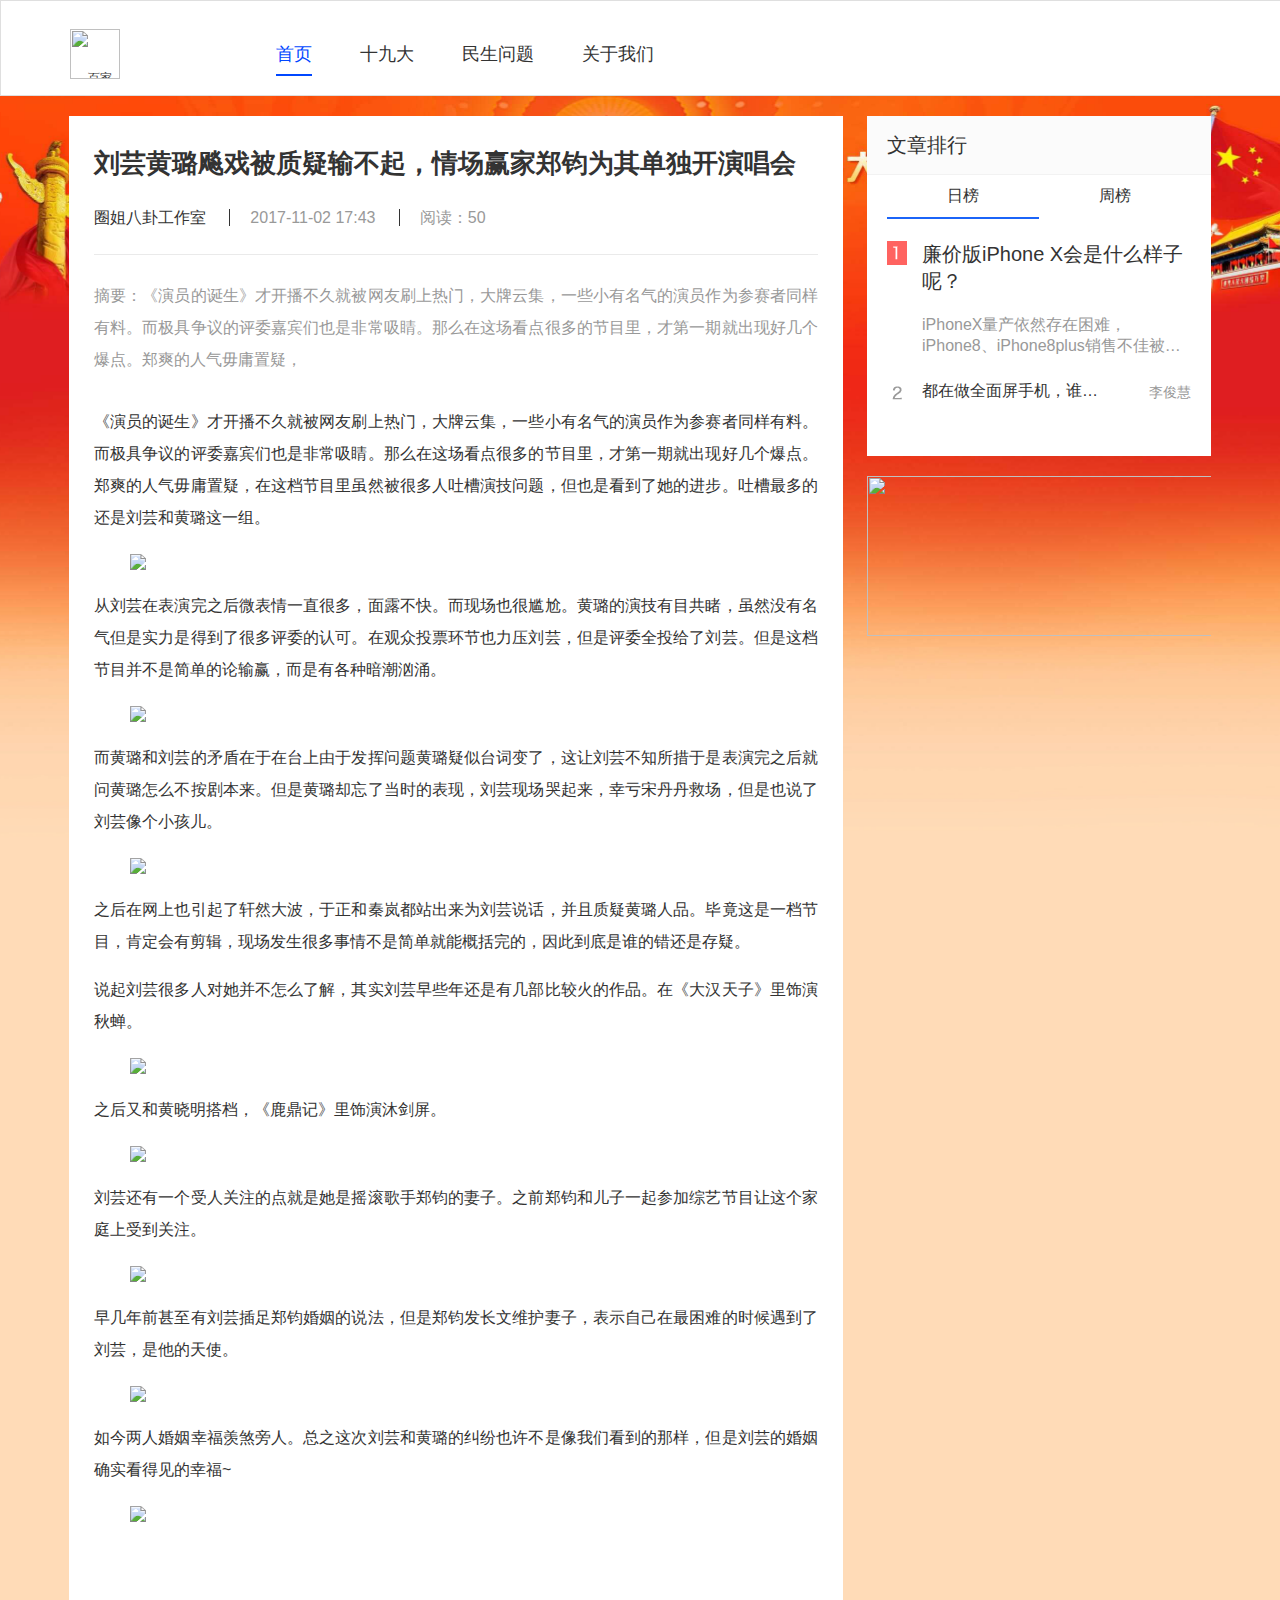
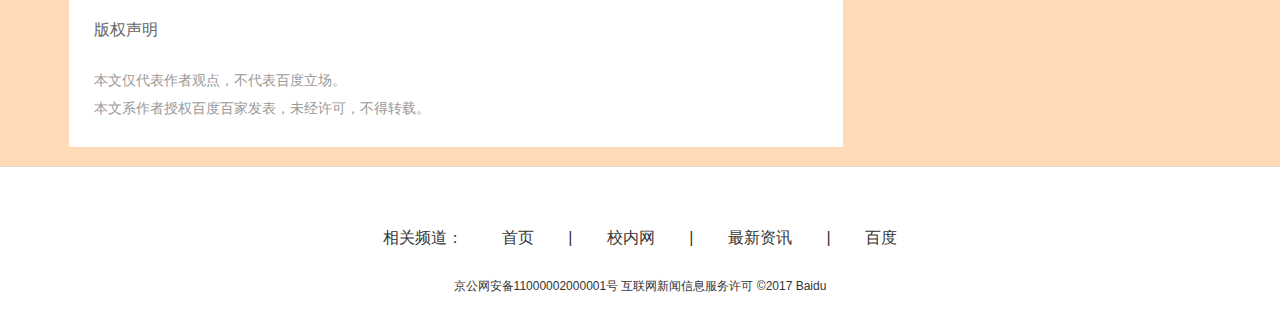
==== html/article.html @ a86f464e "m" ====
<html>

<head>
  <title>首页</title>
  <meta charset="utf-8" />
  <meta http-equiv="X-UA-Compatible" content="IE=edge,chrome=1" />
  <meta id="viewport" name="viewport" content="width=device-width,maximum-scale=1,user-scalable=1,initial-scale=1.6991150442477876" />
  <!-- <link rel="stylesheet" type="text/css" href="./css/bootstrap.min.css">

  <script src="./js/bootstrap.min.js"></script> -->
  <script src="./js/jquery-2.2.3.min.js"></script>

  <link rel="stylesheet" href="http://cdn.static.runoob.com/libs/bootstrap/3.3.7/css/bootstrap.min.css">
  <link rel="stylesheet" type="text/css" href="./css/base.css">

  <script src="http://cdn.static.runoob.com/libs/bootstrap/3.3.7/js/bootstrap.min.js"></script>
</head>

<body>
  <!--[if lt IE 9]>
<h1 style="font-size: 16px;height: 40px;line-height: 40px;position: absolute;width: 100%;margin: 0;
            color: #fff;background-color: #0793F5;text-align: center;top: 0;left: 0;z-index: 2000;
            ">您的浏览器不被支持，请使用谷歌浏览器或IE9以上版本浏览器访问。</h1>
<![endif]-->
  <div id="header">
    <div id="header-nav">
      <a class="logo">
        <img src="https://gss0.bdstatic.com/5foIcy0a2gI2n2jgoY3K/static/fisp_static/baijia/static/img/logo_8e6fbd7.png" alt="百家号Logo">
      </a>
      <ul class="nav-list">
        <li class="active">
          <a>首页</a>
        </li>
        <li>
          <a>十九大</a>
        </li>
        <li>
          <a>民生问题</a>
        </li>
        <li>
          <a>关于我们</a>
        </li>
      </ul>
    </div>
  </div>
  <div id="wrapper">
    <div class="wrapper-content">
      <!--right start-->
      <div class="warpper-right">
        <div class="right-col">
          <div class="mod article-top">
            <div class="title">
              文章排行
            </div>
            <div class="top-cont">
              <div class="top-types">
                <ul id="tabs">
                  <li class="current">日榜</li>
                  <li>周榜</li>
                </ul>
              </div>
              <div class="list-box" id="tab_conbox">
                <div class="top-list current">
                  <div class="top-item">
                    <div class="num num-1"></div>
                    <div class="info">
                      <p class="top-art-title top-art-light"> <a href="/s?id=1582126411768103511&amp;wfr=pc&amp;fr=idx_top" target="_blank"> 廉价版iPhone X会是什么样子呢？ </a> </p>
                      <p class="art-cont top-art-light"> iPhoneX量产依然存在困难，iPhone8、iPhone8plus销售不佳被砍单，或许我们是时候思考下传闻中的iPhoneX廉价版会是什么样子的了。在iPhoneX正式量产之前，业界普遍担心的是三 </p>
                    </div>
                  </div>
                  <div class="top-item">
                    <div class="num num-2"></div>
                    <div class="info">
                      <p class="art-title"> <a href="/s?id=1582117775540847724&amp;wfr=pc&amp;fr=idx_top" target="_blank"> 都在做全面屏手机，谁才能成为全面屏手机普及者？ </a> </p>
                      <span class="tag" title="李俊慧"> <a href="/u?app_id=1536766719453005&amp;wfr=pc&amp;fr=idx_top" target="_blank">李俊慧</a> </span>
                    </div>
                  </div>
                </div>
                <div class="top-list">
                  <div class="top-item">
                    <div class="num num-1"></div>
                    <div class="info">
                      <p class="top-art-title top-art-light"> <a href="/s?id=1581844013371145271&amp;wfr=pc&amp;fr=idx_top" target="_blank"> 今日头条能够阻止王利芬们的再次吐槽吗？ </a> </p>
                      <p class="art-cont top-art-light">王利芬吐槽今日头条，有些意外。昨天早上，看到王利芬在微博上声讨今日头条，很长的一条微博，然后很多人转发，文字已经超过了140字，看得出很愤怒，在声讨檄文里，王利芬老师用了一连串比喻词和排比句式，展示了</p>
                    </div>
                  </div>
                  <div class="top-item">
                    <div class="num num-2"></div>
                    <div class="info">
                      <p class="art-title"> <a href="/s?id=1581833666660972141&amp;wfr=pc&amp;fr=idx_top" target="_blank"> 余承东没告诉你，华为Mate 10和Pro还有这些细节差异 </a> </p>
                      <span class="tag" title="雷科技"> <a href="/u?app_id=1536766821008995&amp;wfr=pc&amp;fr=idx_top" target="_blank"> 雷科技 </a> </span>
                    </div>
                  </div>
                </div>
              </div>


            </div>
          </div>

          <div class="notice">
            <a target="_blank" href="//news.baidu.com/z/resource/baijia/notice.html">
              <img src="https://gss0.bdstatic.com/5foIcy0a2gI2n2jgoY3K/static/fisp_static/baijia/static/img/notice_4adae79.jpg">
            </a>
          </div>
        </div>
      </div>
      <!--right end-->
      <!--left start-->
      <div class="wrapper-left">
        <div class="content">
            <div class="article">
                <div class="article-info">
                    <h1 class="title">刘芸黄璐飚戏被质疑输不起，情场赢家郑钧为其单独开演唱会</h1>
                    <div class="other-info">
                        <span class="author"><a href="/u?app_id=1536564609339446&amp;wfr=pc&amp;fr=new_dtl" target="_blank">圈姐八卦工作室</a></span>
                        <span class="time">2017-11-02 17:43</span>
                        <span class="data">
                        阅读：50
                        </span>
                    </div>
                </div>
                <div class="article-content">
                    <div class="abstract">
                    摘要：《演员的诞生》才开播不久就被网友刷上热门，大牌云集，一些小有名气的演员作为参赛者同样有料。而极具争议的评委嘉宾们也是非常吸睛。那么在这场看点很多的节目里，才第一期就出现好几个爆点。郑爽的人气毋庸置疑，
                    </div>

                    <p>《演员的诞生》才开播不久就被网友刷上热门，大牌云集，一些小有名气的演员作为参赛者同样有料。而极具争议的评委嘉宾们也是非常吸睛。那么在这场看点很多的节目里，才第一期就出现好几个爆点。郑爽的人气毋庸置疑，在这档节目里虽然被很多人吐槽演技问题，但也是看到了她的进步。吐槽最多的还是刘芸和黄璐这一组。</p><p data-bjh-caption-id="cap-70140437"><img src="http://msp.baidu.com/v1/mediaspot/90909d5971ffce5d3fcb7cfeb22787a4.gif" class="" data-w="490" data-h="299"></p><p>从刘芸在表演完之后微表情一直很多，面露不快。而现场也很尴尬。黄璐的演技有目共睹，虽然没有名气但是实力是得到了很多评委的认可。在观众投票环节也力压刘芸，但是评委全投给了刘芸。但是这档节目并不是简单的论输赢，而是有各种暗潮汹涌。<br></p><p data-bjh-caption-id="cap-733980"><img src="http://msp.baidu.com/v1/mediaspot/90f6537b9f151b6387f966a320bb9892.gif" class="" data-w="331" data-h="182"></p><p>而黄璐和刘芸的矛盾在于在台上由于发挥问题黄璐疑似台词变了，这让刘芸不知所措于是表演完之后就问黄璐怎么不按剧本来。但是黄璐却忘了当时的表现，刘芸现场哭起来，幸亏宋丹丹救场，但是也说了刘芸像个小孩儿。<br></p><p data-bjh-caption-id="cap-98517612"><img src="https://timg01.bdimg.com/timg?pacompress&amp;imgtype=1&amp;sec=1439619614&amp;autorotate=1&amp;di=53ea51b5b349cb26fc77120a7200b758&amp;quality=90&amp;size=b870_10000&amp;src=http%3A%2F%2Fbos.nj.bpc.baidu.com%2Fv1%2Fmediaspot%2F136f9f24c7ec0e679782e4d732170c02.jpeg" class="" data-w="435" data-h="374"></p><p>之后在网上也引起了轩然大波，于正和秦岚都站出来为刘芸说话，并且质疑黄璐人品。毕竟这是一档节目，肯定会有剪辑，现场发生很多事情不是简单就能概括完的，因此到底是谁的错还是存疑。<br></p><p>说起刘芸很多人对她并不怎么了解，其实刘芸早些年还是有几部比较火的作品。在《大汉天子》里饰演秋蝉。</p><p data-bjh-caption-id="cap-70297112"><img src="https://timg01.bdimg.com/timg?pacompress&amp;imgtype=1&amp;sec=1439619614&amp;autorotate=1&amp;di=076d8b582e7196ad3dc15f24a9fc54ca&amp;quality=90&amp;size=b870_10000&amp;src=http%3A%2F%2Fbos.nj.bpc.baidu.com%2Fv1%2Fmediaspot%2F281d4de189b9955a29ef8658feab6a0d.jpeg" class="" data-w="349" data-h="448"></p><p>之后又和黄晓明搭档，《鹿鼎记》里饰演沐剑屏。<br></p><p data-bjh-caption-id="cap-40029080"><img src="https://timg01.bdimg.com/timg?pacompress&amp;imgtype=1&amp;sec=1439619614&amp;autorotate=1&amp;di=366c87f3179d651b17adfbad6a0403dc&amp;quality=90&amp;size=b870_10000&amp;src=http%3A%2F%2Fbos.nj.bpc.baidu.com%2Fv1%2Fmediaspot%2F8b3ecefc5d1475f79a72ac5fea1a2e87.jpeg" class="" data-w="491" data-h="309"></p><p>刘芸还有一个受人关注的点就是她是摇滚歌手郑钧的妻子。之前郑钧和儿子一起参加综艺节目让这个家庭上受到关注。<br></p><p data-bjh-caption-id="cap-66355430"><img src="https://timg01.bdimg.com/timg?pacompress&amp;imgtype=1&amp;sec=1439619614&amp;autorotate=1&amp;di=e968964490763d861d917a53b07cfa9c&amp;quality=90&amp;size=b870_10000&amp;src=http%3A%2F%2Fbos.nj.bpc.baidu.com%2Fv1%2Fmediaspot%2Fd679e4f3c8c04a05e4b4e677d07da5ad.jpeg" class="" data-w="450" data-h="300"></p><p>早几年前甚至有刘芸插足郑钧婚姻的说法，但是郑钧发长文维护妻子，表示自己在最困难的时候遇到了刘芸，是他的天使。<br></p><p data-bjh-caption-id="cap-39001994"><img src="https://timg01.bdimg.com/timg?pacompress&amp;imgtype=1&amp;sec=1439619614&amp;autorotate=1&amp;di=20f4e1cfe0330dcbde82e3585c674837&amp;quality=90&amp;size=b870_10000&amp;src=http%3A%2F%2Fbos.nj.bpc.baidu.com%2Fv1%2Fmediaspot%2Fd08ecf033d8ff502a5f5b663bc3653c6.jpeg" class="" data-w="490" data-h="653"></p><p>如今两人婚姻幸福羡煞旁人。总之这次刘芸和黄璐的纠纷也许不是像我们看到的那样，但是刘芸的婚姻确实看得见的幸福~<br></p><p data-bjh-caption-id="cap-57219510"><img src="https://timg01.bdimg.com/timg?pacompress&amp;imgtype=1&amp;sec=1439619614&amp;autorotate=1&amp;di=e8495823a963810d90f3b7f5396c4c31&amp;quality=90&amp;size=b870_10000&amp;src=http%3A%2F%2Fbos.nj.bpc.baidu.com%2Fv1%2Fmediaspot%2Fa953a6c5c740e45a69f244f50e8c2320.jpeg" class="" data-w="379" data-h="545"></p><div class="sfoot_p"></div><p><br></p>

                    <div class="rights">
                        <div class="rights-title">版权声明</div>
                        <div class="instructions">
                        本文仅代表作者观点，不代表百度立场。<br>本文系作者授权百度百家发表，未经许可，不得转载。</div>
                    </div>

                </div>
            </div>
        </div>
      </div>
      <!--left end-->
    </div>
    <div class="warpper-footer">
      <div class="footer-content">
        <p class="links">
          <span class="relate">相关频道：</span>&nbsp;&nbsp;<a target="_blank" href="./index.html">首页</a>
          <span class="tag">|</span> <a target="_blank" href="./index.html">校内网</a>
          <span class="tag">|</span> <a target="_blank" href="./index.html">最新资讯</a>
          <span class="tag">|</span> <a target="_blank" href="./index.html">百度</a> </p>

        </p>
        <p>京公网安备11000002000001号 互联网新闻信息服务许可  ©2017  Baidu   </p>
      </div>
    </div>
  </div>
</body>
<script>
$(function(){
  // $('.carousel').carousel();
  $(document).ready(function() {
    jQuery.jqtab = function(tabtit,tab_conbox,shijian) {
      $(tab_conbox).find(".top-list").hide();
      $(tab_conbox).find(".top-list:first").show();
      $(tabtit).find("li").bind(shijian,function(){
         $(this).addClass("current").siblings("li").removeClass("current");
        var activeindex = $(tabtit).find("li").index(this);
        $(tab_conbox).children().eq(activeindex).show().siblings().hide();
        return false;
      });
    };
    $.jqtab("#tabs","#tab_conbox","click");
  });
  $(".nav-list li").click(function(){
    $(".nav-list li").removeClass('active');
    $(this).addClass('active');
  })
})

</script>
</html>
---- html/css/base.css ----
html,body {
	height: 100%
}
textarea {
	resize: none
}
body {
	width: 100%;
	font-family: "Helvetica Neue","Microsoft YaHei","å¾®è½¯é›…é»‘",STHeiti,"WenQuanYi Micro Hei",SimSun,Arial,Helvetica,sans-serif;
	margin: 0;
	background: #f2f2f2;
	color: #333;
	font-size: 12px;
	position: relative
}
a,a:hover,a:visited {
	text-decoration: none;
	outline: 0;
	cursor: pointer;
	color: #333
}
a:hover {
	text-decoration: underline
}
ul,li {
	margin: 0;
	padding: 0;
	list-style-type: none
}

#header{
  width: 100%;
  min-width: 1146px;
  background: #fff;
  height: 94px;
  color: #000;
  border: 1px solid #dfdfdf;
}
#header-nav{
  margin: 0 auto;
  height: 94px;
  width: 1142px;
}
#header-nav .logo{
  display: block;
    float: left;
    width: 140px;
    height: 94px;
    line-height: 94px;
}
#header-nav .logo>img{
  margin-top: 28px;
  height: 50px;
  vertical-align: middle;
}
#header-nav ul{
  display: block;
  margin-top: 33px;
  margin-left: 42px;
  float: left;
}
#header-nav li{
  float: left;
  display: block;
  list-style: none;
  border-bottom: 2px solid transparent;
  padding: 0 22px;
}
#header-nav li a{
  display: block;
  height: 40px;
  line-height: 40px;
  color: #333;
  text-decoration: none;
  font-size: 18px;
  margin: 0 2px;
  font-weight: 400;
  text-align: center
}
#header-nav .active a{
  color: #0047ff;
  border-bottom: 2px solid #0047ff;
}
#wrapper {
	position: relative;
  background: #ffdbb7 url(../images/bg.jpg) no-repeat top center;
  background-size: 2540px auto;
  padding-top: 20px;
  min-height: 1200px;
}
.wrapper-content {
	margin: 0 auto;
	padding-bottom: 180px;
	width: 1142px;
	overflow:hidden;
}
.wrapper-content .wrapper-left{
	float: left;
	width: 774px
}
.wrapper-content .mod {
	// margin-top: 20px;
	width: 100%;
	background: #fff
}
.carousel {
	margin-bottom:20px;
}
.carousel-inner .item img {
	width:100%;
	height:340px;
}
.carousel-caption{
	  position: absolute;
    background: rgba(0,0,0,0.4);
    left: 0;
    right: 0;
    bottom: 0;
    height: 50px;
    text-align: left;
    padding: 0 15px;
    line-height: 50px;
    font-size: 16px;
}
.carousel-indicators{
	bottom: 3px;
  text-align: right;
  right: 20px;
  left: inherit;
}
.wrapper-content .text-limit {
	white-space: nowrap;
	overflow: hidden;
	text-overflow: ellipsis
}
.wrapper-content .text-light {
	color: #26f
}
.wrapper-content .gt-blue {
	background: url(../images/icon-gt-blue.png) no-repeat
}
.wrapper-content .gt-grey {
	background: url(../images/icon-gt-grey.png) no-repeat
}
.wrapper-content .gt-grey:hover {
	background-position: right -30px;
	border-bottom: #999 1px solid
}
.title {
	font-size: 20px;
	line-height: 20px
}
.articles .article-info {
	padding: 20px 0;
	border-bottom: #eaeaea solid 1px
}
.articles .article-info:before,.articles .article-info:after {
	content: " ";
	display: table
}
.articles .article-info:after {
	clear: both
}
.articles .article-list-title {
	height: 58px;
	line-height: 58px;
	font-size: 20px;
	text-indent: 20px;
	border-bottom: #f2f2f2 solid 1px
}
.articles .article-list {
	padding: 20px;
	margin-top: 0
}
.articles .article-list.list-title {
	padding-top: 0
}
.articles .article-list .article-info:first-child {
	padding-top: 0
}
.articles .article-list .article-info:last-child {
	padding-bottom: 0;
	border-bottom: 0 none
}
.articles .article-list .noarticles {
	padding: 0
}
.articles .art-img {
	float: left;
	width: 180px;
	height: 120px;
	background: #f5f5f5;
	overflow: hidden;
	position: relative
}
.articles .art-img img {
	width: 180px;
	height: 120px
}
.articles .art-img .art-video {
	position: absolute;
	left: 50%;
	top: 50%;
	margin-left: -30px;
	margin-top: -30px;
	width: 60px;
	height: 60px;
	border-radius: 30px;
	border: rgba(255,255,255,.6) solid 3px;
	background-color: rgba(0,0,0,.4)
}
.articles .art-img .art-video p {
	position: absolute;
	top: 50%;
	left: 50%;
	margin-left: -5px;
	margin-top: -11px;
	width: 0;
	height: 0;
	border-top: 10px solid transparent;
	border-bottom: 10px solid transparent;
	border-left: 15px solid #fff
}
.articles .art-info {
	float: left;
	margin-left: 20px;
	position: relative;
	width: 500px;
	height: 120px
}
.articles .art-info .title {
	white-space: nowrap;
	overflow: hidden;
	text-overflow: ellipsis;
	line-height: 26px;
	margin-bottom: 15px;
	margin-top: 34px
}
.articles .cont-short {
	margin-top: 18px;
	color: #999;
	font-size: 16px;
	line-height: 24px;
	display: -webkit-box;
	-webkit-box-orient: vertical;
	-webkit-line-clamp: 3;
	word-wrap: break-word;
	overflow: hidden
}
.pictures {
	padding: 20px 0;
	border-bottom: #eaeaea solid 1px
}
.pictures:first-child {
	padding-top: 0
}
.pictures .picture-list {
	margin-top: 16px;
	width: 734px;
	height: 120px
}
.pictures .picture-list p {
	float: left;
	width: 180px;
	height: 120px;
	background: #f5f5f5
}
.pictures .picture-list p:nth-child(n+2) {
	margin-left: 4px
}
.pictures .picture-list .picture-more {
	background: #e8e8e8
}
.pictures .picture-list .picture-more a {
	display: block;
	width: 180px;
	height: 120px;
	text-decoration: none;
	font-size: 16px;
	color: #acacac;
	text-align: center;
	line-height: 120px
}
.pictures .picture-list .picture-more a:hover {
	background-color: #c6c6c6
}
.pictures .picture-list img {
	width: 180px;
	height: 120px
}
.list-title .pictures:first-child {
	padding-top: 20px
}
.more {
	height: 46px;
	line-height: 46px;
	text-align: center
}
.more span {
	cursor: pointer;
	line-height: 46px;
	font-size: 18px
}
.more .more-author {
	padding-right: 14px;
	background-position: right 0;
	-webkit-background-size: 14px 35px;
	background-size: 14px 35px
}
.more .more-author:hover {
	background-position: right -21px
}








.warpper-right {
	float: right;
	width: 344px;
	overflow: hidden
}
.scroll-bar::-webkit-scrollbar {
	width: 14px;
	height: 14px
}

.scroll-bar::-webkit-scrollbar-track,.scroll-bar::-webkit-scrollbar-thumb {
	border-radius: 999px;
	border: 5px solid transparent
}

.scroll-bar::-webkit-scrollbar-track {
	box-shadow: 1px 1px 5px rgba(0,0,0,.2) inset
}

.scroll-bar::-webkit-scrollbar-thumb {
	min-height: 20px;
	background-clip: content-box;
	box-shadow: 0 0 0 5px rgba(0,0,0,.2) inset
}

.scroll-bar::-webkit-scrollbar-corner {
	background: transparent
}

.warpper-right .mod>.title {
	position: relative;
	height: 58px;
	line-height: 58px;
	background-color: #fbfbfb;
	font-size: 20px;
	text-indent: 20px;
	border-bottom: #f2f2f2 solid 1px
}

.warpper-right .mod>.title .more {
	position: absolute;
	top: 8px;
	right: 20px;
	color: #8e8e8e;
	font-size: 12px
}

.warpper-right .mod>.title .more span {
	font-family: sans-serif,'宋体',Helvetica,Arial;
	font-weight: 700
}

.warpper-right .mod>.title .more a {
	color: #999
}

.warpper-right .article-top {
	height:340px;
	font-size: 16px
}

.warpper-right .article-top .top-types {
	height: 42px;
	line-height: 42px
}

.warpper-right .article-top .top-types:before,.warpper-right .article-top .top-types:after {
	content: " ";
	display: table
}

.warpper-right .article-top .top-types:after {
	clear: both
}

.warpper-right .article-top .top-types li {
	float: left;
	width: 50%;
	text-align: center;
	cursor: pointer
}

.warpper-right .article-top .top-types li.current {
	border-bottom: #1b64f8 solid 2px
}

.warpper-right .article-top .top-cont {
	padding: 0 20px
}

.warpper-right .article-top .top-list {
	padding-bottom: 20px;
	display: none
}

.warpper-right .article-top .top-list.current {
	display: block
}

.warpper-right .article-top .top-item {
	position: relative;
	margin-top: 24px
}

.warpper-right .article-top .top-item .num {
	position: absolute;
	width: 20px;
	height: 24px;
	background: url(../images/right_top_num.png) no-repeat;
	line-height: 24px;
	text-align: center
}

.warpper-right .article-top .top-item .num.num-1 {
	background-position: 0 5px;
	color: #fff;
	background-color: #ff6360
}

.warpper-right .article-top .top-item .num.num-2 {
	background-position: 0 -42px
}

.warpper-right .article-top .top-item .num.num-3 {
	background-position: 0 -89px
}

.warpper-right .article-top .top-item .num.num-4 {
	background-position: 0 -136px
}

.warpper-right .article-top .top-item .num.num-5 {
	background-position: 0 -180px
}

.warpper-right .article-top .top-item .num.num-6 {
	background-position: 0 -227px
}

.warpper-right .article-top .top-item .num.num-7 {
	background-position: 0 -274px
}

.warpper-right .article-top .top-item .num.num-8 {
	background-position: 0 -320px
}

.warpper-right .article-top .top-item .num.num-9 {
	background-position: 0 -367px
}

.warpper-right .article-top .top-item .num.num-10 {
	background-position: 0 -413px
}

.warpper-right .article-top .top-item .info {
	position: relative;
	margin-left: 35px
}

.warpper-right .article-top .top-item .art-cont {
	color: #999
}

.warpper-right .article-top .top-item .top-art-title {
	font-size: 20px
}

.warpper-right .article-top .top-item .top-art-light {
	display: -webkit-box;
	-webkit-box-orient: vertical;
	-webkit-line-clamp: 2;
	overflow: hidden
}

.warpper-right .article-top .top-item .art-cont {
	font-size: 16px
}

.warpper-right .article-top .top-item .art-title {
	padding-right: 78px;
	white-space: nowrap;
	overflow: hidden;
	text-overflow: ellipsis
}

.warpper-right .article-top .top-item .tag {
	position: absolute;
	width: 74px;
	display: block;
	height: 18px;
	overflow: hidden;
	text-align: right;
	top: 3px;
	right: 0;
	font-size: 14px;
	color: #999
}

.warpper-right .article-top .top-item .tag a {
	color: #999
}

.warpper-right .notice {
	margin-top: 20px;
	width: 345px;
	height: 160px
}

.warpper-right .notice img {
	width: 100%;
	height: 100%
}

.warpper-right .right-mod {
	padding: 20px
}

.warpper-right .right-mod li:first-child {
	margin-top: 0
}

.warpper-right .hot-comment .comment-box {
	position: relative;
	height: 546px;
	overflow: hidden
}

.warpper-right .hot-comment .comment-list {
	position: absolute;
	top: 20px;
	left: 20px;
	bottom: 20px;
	right: 20px;
	overflow: hidden
}

.warpper-right .hot-comment li.comment-item {
	position: relative
}

.warpper-right .hot-comment .head {
	position: absolute;
	left: 0;
	width: 30px;
	height: 30px
}

.warpper-right .hot-comment .head img {
	width: 30px;
	height: 30px;
	border-radius: 15px
}

.warpper-right .hot-comment .cont {
	margin-left: 42px
}

.warpper-right .hot-comment .cont .author:before,.warpper-right .hot-comment .cont .author:after {
	content: " ";
	display: table
}

.warpper-right .hot-comment .cont .author:after {
	clear: both
}

.warpper-right .hot-comment .cont .author p {
	float: left;
	font-size: 20px
}

.warpper-right .hot-comment .cont .comment-topic {
	font-size: 16px
}

.warpper-right .hot-comment .cont .comment-topic a {
	color: #999
}

.warpper-right .hot-comment .cont .date {
	float: right;
	color: #999
}

.warpper-right .hot-comment .cont .source {
	margin-top: 10px
}

.warpper-right .hot-comment .cont .source,.warpper-right .hot-comment .cont .source a {
	color: #999
}

.warpper-right .author-list li {
	margin-top: 30px
}

.warpper-right .author-list li:before,.warpper-right .author-list li:after {
	content: " ";
	display: table
}

.warpper-right .author-list li:after {
	clear: both
}

.warpper-right .author-list .head {
	float: left;
	width: 50px;
	height: 50px
}

.warpper-right .author-list .head img {
	width: 50px;
	height: 50px;
	border-radius: 25px
}

.warpper-right .author-list .info {
	float: left;
	margin-left: 18px;
	width: 212px
}

.warpper-right .author-list .info .author-name {
	font-size: 16px
}

.warpper-right .author-list .info .sign {
	color: #999
}

.warpper-right .author-list .info .level-none {
	display: inline-block;
	width: 16px;
	height: 16px;
	background: url(../images/index_level.png) 0 1px no-repeat
}

.warpper-right .author-similar .title {
	white-space: nowrap;
	overflow: hidden;
	text-overflow: ellipsis
}

.warpper-right .author-similar .head {
	width: 70px;
	height: 70px
}

.warpper-right .author-similar .head img {
	width: 70px;
	height: 70px;
	border-radius: 35px
}

.warpper-right .author-similar .author-name {
	margin-bottom: 4px
}

.warpper-right .author-similar .news {
	width: 212px
}

.warpper-right .hot-tags .tags-list li {
	position: relative
}

.warpper-right .hot-tags .tags-list .tag-name {
	position: absolute;
	padding: 4px 6px;
	border: #e5e5e5 solid 1px;
	border-radius: 3px
}

.warpper-right .hot-tags .tags-list .tag-name a {
	color: #0090ff
}

.warpper-right .hot-tags .tags-list .tag-topic {
	margin-left: 54px;
	line-height: 30px;
	font-size: 16px;
	white-space: nowrap;
	overflow: hidden;
	text-overflow: ellipsis
}

.scroll-bar::-webkit-scrollbar {
	width: 15px;
	background-color: #fff
}

.scroll-bar::-webkit-scrollbar-thumb {
	border-radius: 12px;
	width: 15px;
	min-height: 20px
}

.scroll-bar::-webkit-scrollbar-track {
	-webkit-box-shadow: inset 0 0 6px #fff;
	border-radius: 10px
}

.scroll-bar::-webkit-scrollbar-corner {
	background: transparent
}


.warpper-footer {
	position: absolute;
	width: 100%;
	height: 160px;
	border-top: #e0d7d8 solid 1px;
	background: #fff;
	bottom: 0;
	text-align: center
}

.warpper-footer .footer-content {
	padding-top: 45px
}

.warpper-footer p {
	line-height: 20px
}

.warpper-footer .relate {
	padding-right: 30px
}

.warpper-footer .tag {
	padding: 0 30px
}

.warpper-footer .links {
	margin-bottom: 28px;
	font-size: 16px
}
.article{
	background:#fff;
}
.article .article-info .title{
	margin: 0;
    padding: 28px 25px 0;
    font-size: 26px;
    color: #333;
    line-height: 1.5em;
}

.article .article-info .other-info{
    margin: 25px 25px 0;
    border-bottom: 1px solid #eaeaea;
    padding-bottom: 25px;
}

.article .article-info .other-info .author {
    font-size: 16px;
    color: #333;
    padding-right: 20px;
}
.article .article-info  .other-info .time {
    border-left: 1px solid #333;
}
.article .article-info .other-info .data {
    border-left: 1px solid #333;
}
.article .article-info .other-info .time, .article .article-info .other-info .data {
    font-size: 16px;
    color: #999;
    padding: 0 20px;
}
.article .article-content {
    padding: 25px;
    font-size: 16px;
    line-height: 2;
    text-align: justify;
    word-wrap: break-word;
    word-break: break-all;
}
.article .article-content  .abstract {
    color: #999;
    margin-bottom: 30px;
}
.article .article-content p {
    margin-top: 10px;
}
.article .article-content p img {
    max-width: 90%;
    display: block;
    margin: 20px auto;
}

.article .article-content .rights {
    margin-top: 40px;
}
.article .article-content .rights .rights-title {
    margin-bottom: 20px;
    font-size: 16px;
    color: #666;
}
.article .article-content .rights .instructions {
    font-size: 14px;
    color: #999;
}
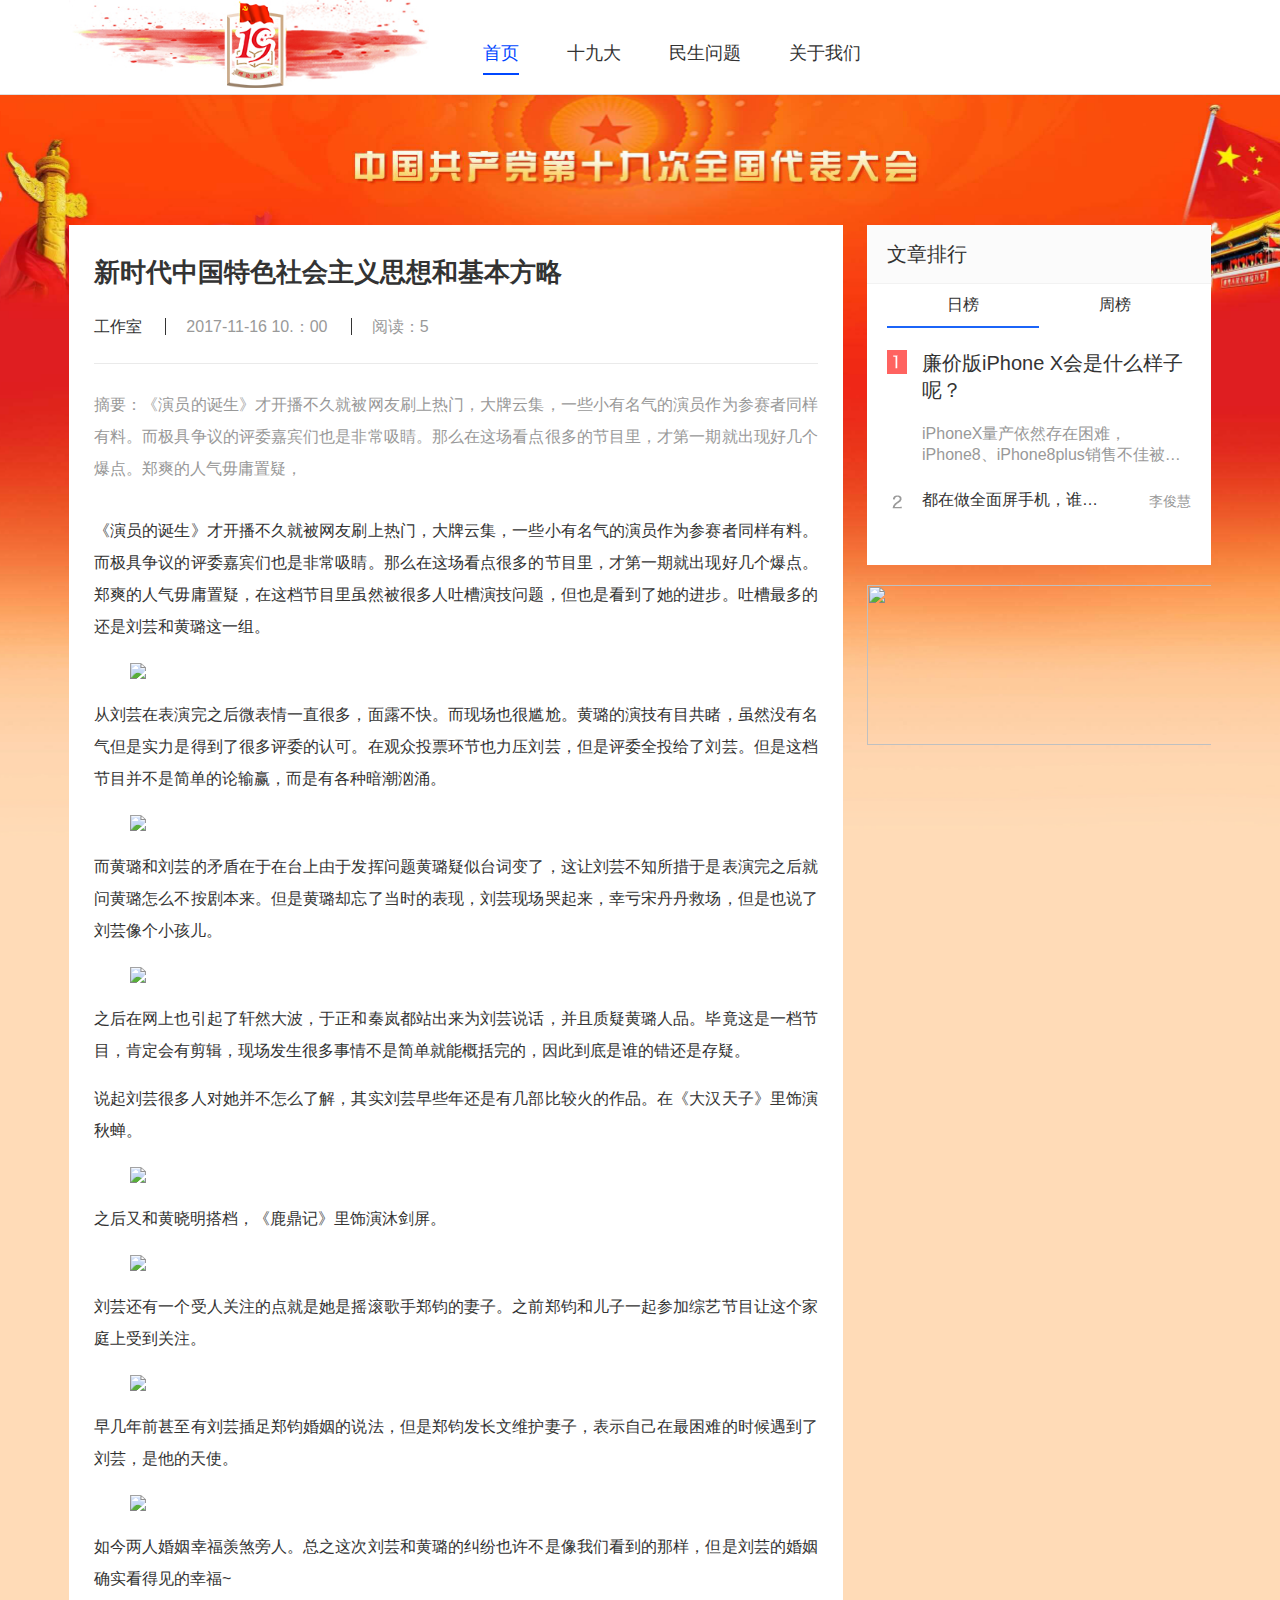
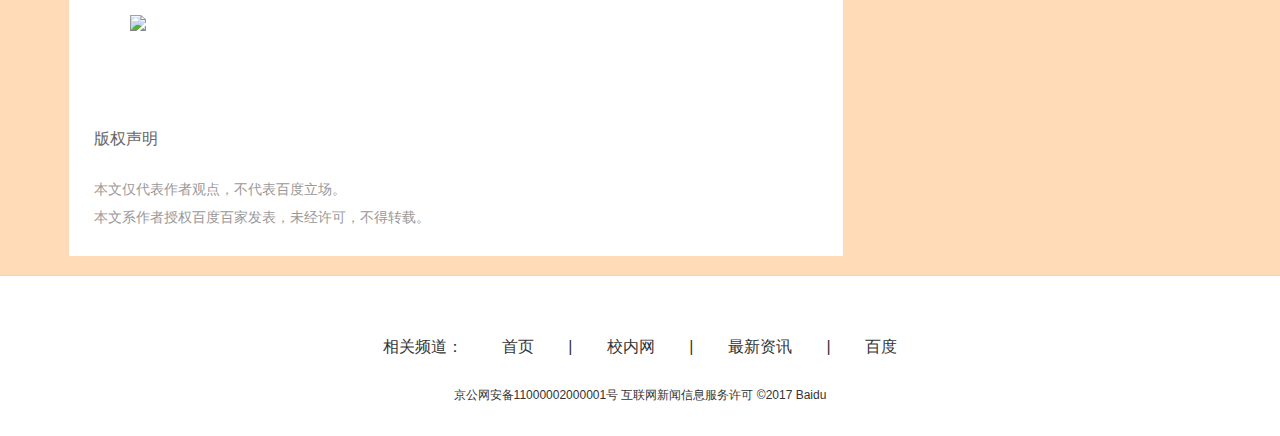
==== commit cfd2be6f: "add" ====
--- a/html/article.html
+++ b/html/article.html
@@ -25,7 +25,7 @@
   <div id="header">
     <div id="header-nav">
       <a class="logo">
-        <img src="https://gss0.bdstatic.com/5foIcy0a2gI2n2jgoY3K/static/fisp_static/baijia/static/img/logo_8e6fbd7.png" alt="百家号Logo">
+        <img src="./images/nav-bg.jpg" alt="十九大Logo">
       </a>
       <ul class="nav-list">
         <li class="active">
@@ -111,12 +111,12 @@
         <div class="content">
             <div class="article">
                 <div class="article-info">
-                    <h1 class="title">刘芸黄璐飚戏被质疑输不起，情场赢家郑钧为其单独开演唱会</h1>
+                    <h1 class="title">新时代中国特色社会主义思想和基本方略</h1>
                     <div class="other-info">
-                        <span class="author"><a href="/u?app_id=1536564609339446&amp;wfr=pc&amp;fr=new_dtl" target="_blank">圈姐八卦工作室</a></span>
-                        <span class="time">2017-11-02 17:43</span>
+                        <span class="author"><a href="/u?app_id=1536564609339446&amp;wfr=pc&amp;fr=new_dtl" target="_blank">工作室</a></span>
+                        <span class="time">2017-11-16 10.：00</span>
                         <span class="data">
-                        阅读：50
+                        阅读：5
                         </span>
                     </div>
                 </div>
--- a/html/css/base.css
+++ b/html/css/base.css
@@ -34,7 +34,7 @@
   background: #fff;
   height: 94px;
   color: #000;
-  border: 1px solid #dfdfdf;
+  border-bottom: 1px solid #dfdfdf;
 }
 #header-nav{
   margin: 0 auto;
@@ -49,14 +49,14 @@
     line-height: 94px;
 }
 #header-nav .logo>img{
-  margin-top: 28px;
-  height: 50px;
+    margin-top: -12px;
+    height: 100px;
   vertical-align: middle;
 }
 #header-nav ul{
   display: block;
   margin-top: 33px;
-  margin-left: 42px;
+  margin-left: 250px;
   float: left;
 }
 #header-nav li{
@@ -85,7 +85,7 @@
 	position: relative;
   background: #ffdbb7 url(../images/bg.jpg) no-repeat top center;
   background-size: 2540px auto;
-  padding-top: 20px;
+  padding-top: 130px;
   min-height: 1200px;
 }
 .wrapper-content {
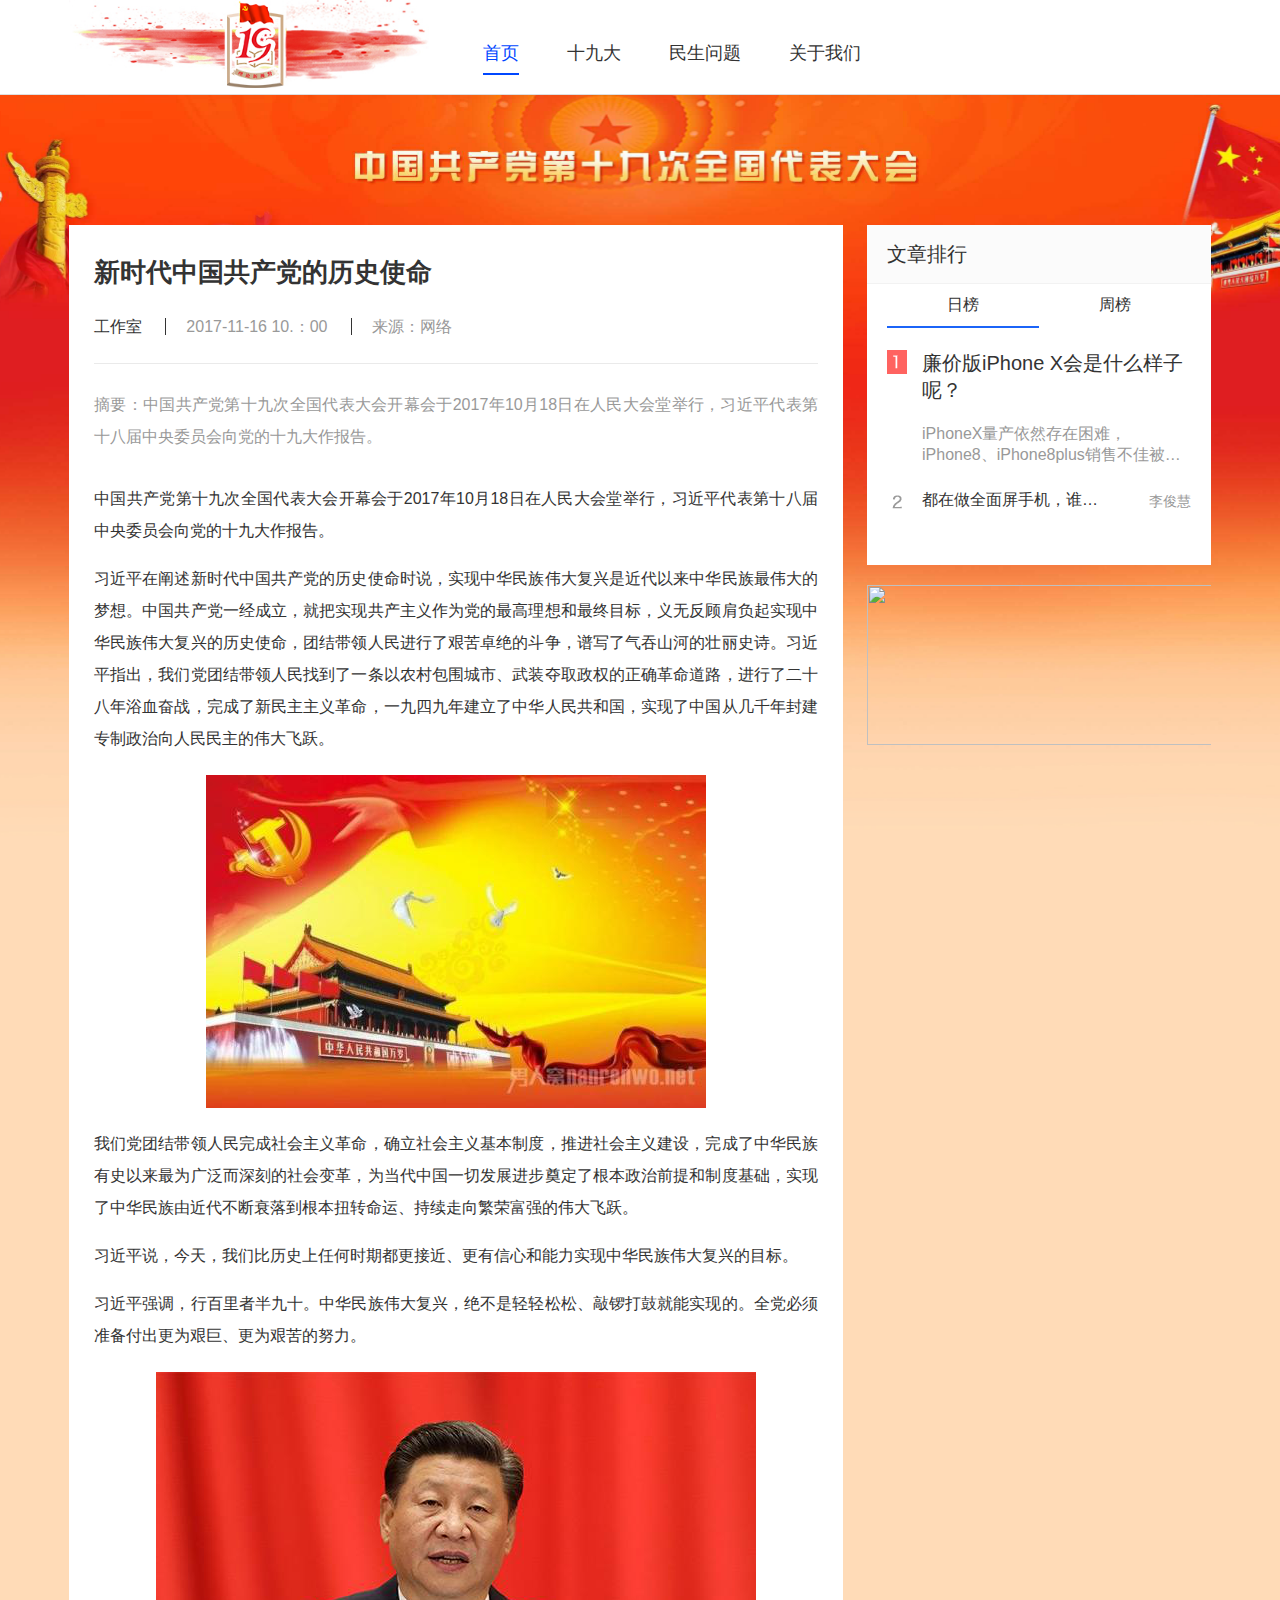
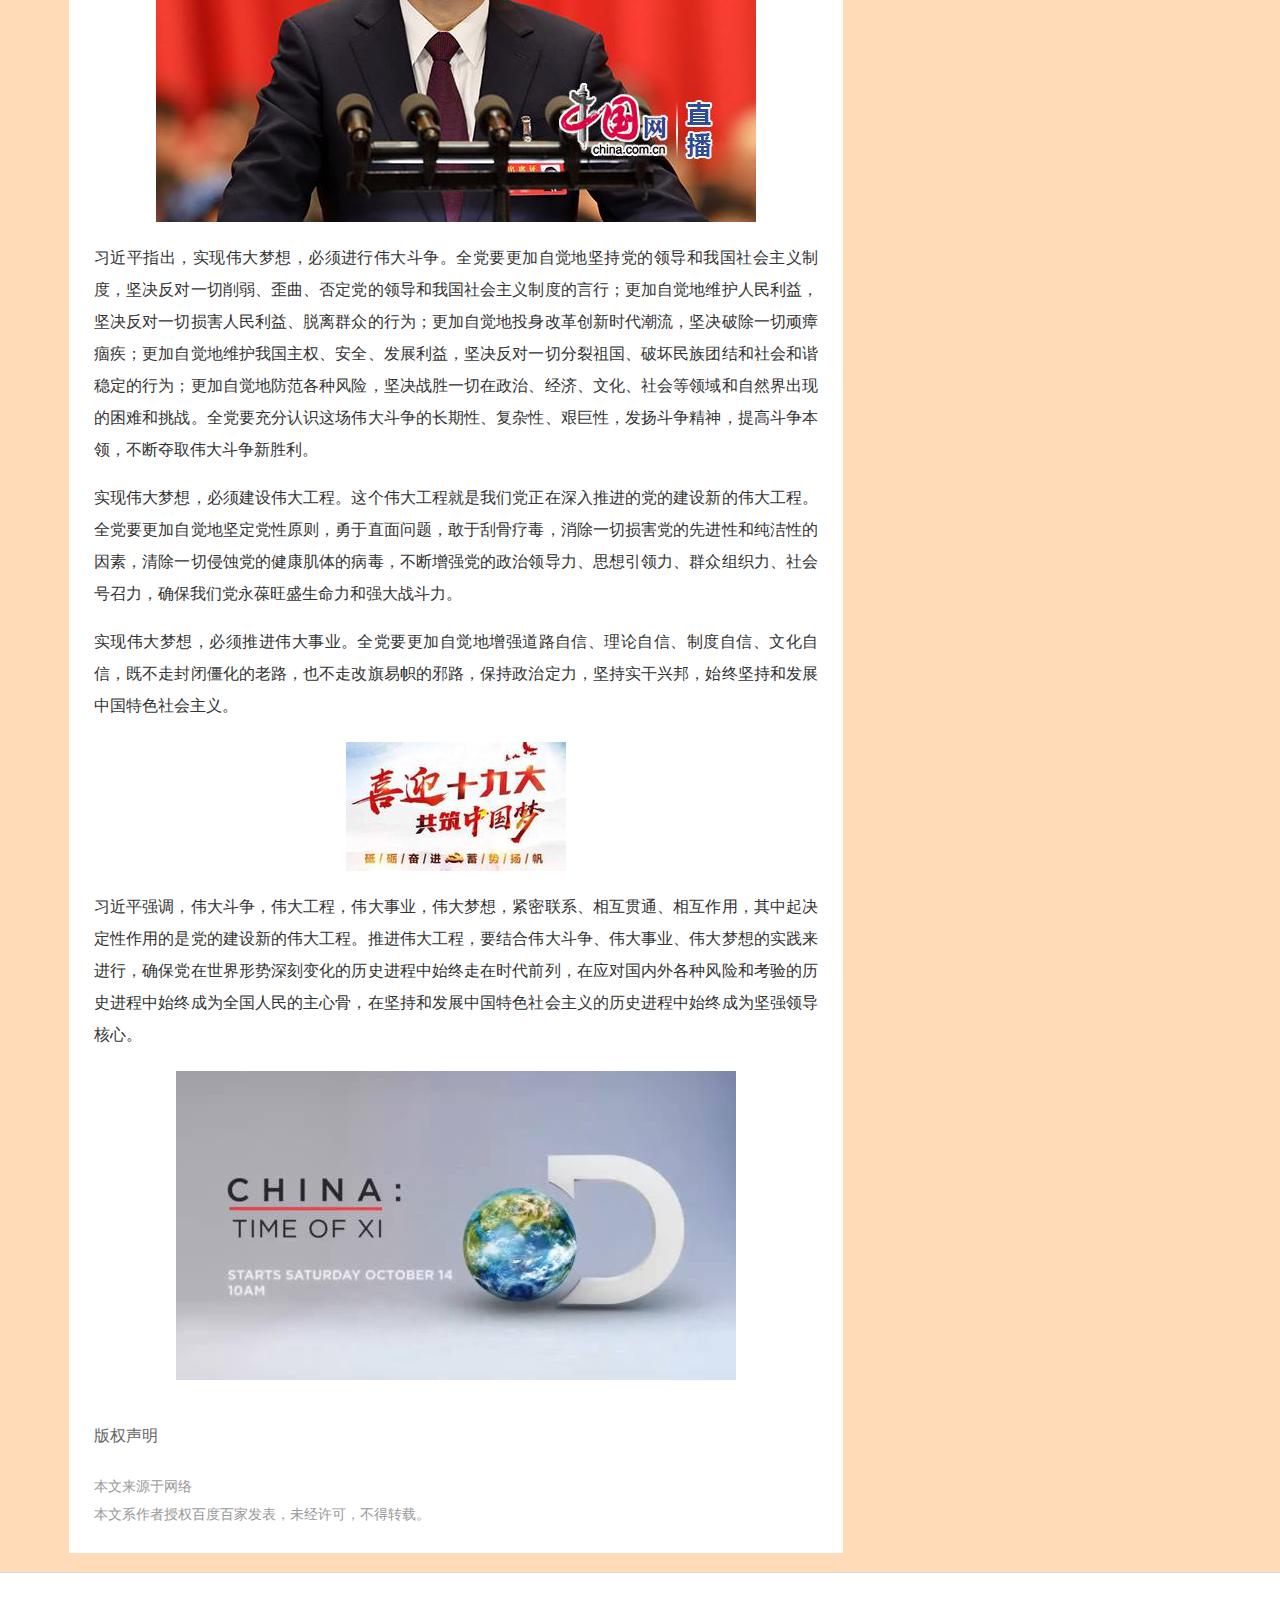
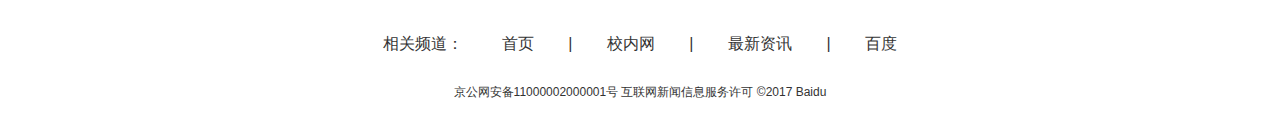
==== commit dcd116bd: "修改" ====
--- a/html/article.html
+++ b/html/article.html
@@ -111,26 +111,25 @@
         <div class="content">
             <div class="article">
                 <div class="article-info">
-                    <h1 class="title">新时代中国特色社会主义思想和基本方略</h1>
+                    <h1 class="title">新时代中国共产党的历史使命</h1>
                     <div class="other-info">
                         <span class="author"><a href="/u?app_id=1536564609339446&amp;wfr=pc&amp;fr=new_dtl" target="_blank">工作室</a></span>
                         <span class="time">2017-11-16 10.：00</span>
                         <span class="data">
-                        阅读：5
+                        来源：网络
                         </span>
                     </div>
                 </div>
                 <div class="article-content">
                     <div class="abstract">
-                    摘要：《演员的诞生》才开播不久就被网友刷上热门，大牌云集，一些小有名气的演员作为参赛者同样有料。而极具争议的评委嘉宾们也是非常吸睛。那么在这场看点很多的节目里，才第一期就出现好几个爆点。郑爽的人气毋庸置疑，
+                    摘要：中国共产党第十九次全国代表大会开幕会于2017年10月18日在人民大会堂举行，习近平代表第十八届中央委员会向党的十九大作报告。
                     </div>
 
-                    <p>《演员的诞生》才开播不久就被网友刷上热门，大牌云集，一些小有名气的演员作为参赛者同样有料。而极具争议的评委嘉宾们也是非常吸睛。那么在这场看点很多的节目里，才第一期就出现好几个爆点。郑爽的人气毋庸置疑，在这档节目里虽然被很多人吐槽演技问题，但也是看到了她的进步。吐槽最多的还是刘芸和黄璐这一组。</p><p data-bjh-caption-id="cap-70140437"><img src="http://msp.baidu.com/v1/mediaspot/90909d5971ffce5d3fcb7cfeb22787a4.gif" class="" data-w="490" data-h="299"></p><p>从刘芸在表演完之后微表情一直很多，面露不快。而现场也很尴尬。黄璐的演技有目共睹，虽然没有名气但是实力是得到了很多评委的认可。在观众投票环节也力压刘芸，但是评委全投给了刘芸。但是这档节目并不是简单的论输赢，而是有各种暗潮汹涌。<br></p><p data-bjh-caption-id="cap-733980"><img src="http://msp.baidu.com/v1/mediaspot/90f6537b9f151b6387f966a320bb9892.gif" class="" data-w="331" data-h="182"></p><p>而黄璐和刘芸的矛盾在于在台上由于发挥问题黄璐疑似台词变了，这让刘芸不知所措于是表演完之后就问黄璐怎么不按剧本来。但是黄璐却忘了当时的表现，刘芸现场哭起来，幸亏宋丹丹救场，但是也说了刘芸像个小孩儿。<br></p><p data-bjh-caption-id="cap-98517612"><img src="https://timg01.bdimg.com/timg?pacompress&amp;imgtype=1&amp;sec=1439619614&amp;autorotate=1&amp;di=53ea51b5b349cb26fc77120a7200b758&amp;quality=90&amp;size=b870_10000&amp;src=http%3A%2F%2Fbos.nj.bpc.baidu.com%2Fv1%2Fmediaspot%2F136f9f24c7ec0e679782e4d732170c02.jpeg" class="" data-w="435" data-h="374"></p><p>之后在网上也引起了轩然大波，于正和秦岚都站出来为刘芸说话，并且质疑黄璐人品。毕竟这是一档节目，肯定会有剪辑，现场发生很多事情不是简单就能概括完的，因此到底是谁的错还是存疑。<br></p><p>说起刘芸很多人对她并不怎么了解，其实刘芸早些年还是有几部比较火的作品。在《大汉天子》里饰演秋蝉。</p><p data-bjh-caption-id="cap-70297112"><img src="https://timg01.bdimg.com/timg?pacompress&amp;imgtype=1&amp;sec=1439619614&amp;autorotate=1&amp;di=076d8b582e7196ad3dc15f24a9fc54ca&amp;quality=90&amp;size=b870_10000&amp;src=http%3A%2F%2Fbos.nj.bpc.baidu.com%2Fv1%2Fmediaspot%2F281d4de189b9955a29ef8658feab6a0d.jpeg" class="" data-w="349" data-h="448"></p><p>之后又和黄晓明搭档，《鹿鼎记》里饰演沐剑屏。<br></p><p data-bjh-caption-id="cap-40029080"><img src="https://timg01.bdimg.com/timg?pacompress&amp;imgtype=1&amp;sec=1439619614&amp;autorotate=1&amp;di=366c87f3179d651b17adfbad6a0403dc&amp;quality=90&amp;size=b870_10000&amp;src=http%3A%2F%2Fbos.nj.bpc.baidu.com%2Fv1%2Fmediaspot%2F8b3ecefc5d1475f79a72ac5fea1a2e87.jpeg" class="" data-w="491" data-h="309"></p><p>刘芸还有一个受人关注的点就是她是摇滚歌手郑钧的妻子。之前郑钧和儿子一起参加综艺节目让这个家庭上受到关注。<br></p><p data-bjh-caption-id="cap-66355430"><img src="https://timg01.bdimg.com/timg?pacompress&amp;imgtype=1&amp;sec=1439619614&amp;autorotate=1&amp;di=e968964490763d861d917a53b07cfa9c&amp;quality=90&amp;size=b870_10000&amp;src=http%3A%2F%2Fbos.nj.bpc.baidu.com%2Fv1%2Fmediaspot%2Fd679e4f3c8c04a05e4b4e677d07da5ad.jpeg" class="" data-w="450" data-h="300"></p><p>早几年前甚至有刘芸插足郑钧婚姻的说法，但是郑钧发长文维护妻子，表示自己在最困难的时候遇到了刘芸，是他的天使。<br></p><p data-bjh-caption-id="cap-39001994"><img src="https://timg01.bdimg.com/timg?pacompress&amp;imgtype=1&amp;sec=1439619614&amp;autorotate=1&amp;di=20f4e1cfe0330dcbde82e3585c674837&amp;quality=90&amp;size=b870_10000&amp;src=http%3A%2F%2Fbos.nj.bpc.baidu.com%2Fv1%2Fmediaspot%2Fd08ecf033d8ff502a5f5b663bc3653c6.jpeg" class="" data-w="490" data-h="653"></p><p>如今两人婚姻幸福羡煞旁人。总之这次刘芸和黄璐的纠纷也许不是像我们看到的那样，但是刘芸的婚姻确实看得见的幸福~<br></p><p data-bjh-caption-id="cap-57219510"><img src="https://timg01.bdimg.com/timg?pacompress&amp;imgtype=1&amp;sec=1439619614&amp;autorotate=1&amp;di=e8495823a963810d90f3b7f5396c4c31&amp;quality=90&amp;size=b870_10000&amp;src=http%3A%2F%2Fbos.nj.bpc.baidu.com%2Fv1%2Fmediaspot%2Fa953a6c5c740e45a69f244f50e8c2320.jpeg" class="" data-w="379" data-h="545"></p><div class="sfoot_p"></div><p><br></p>
-
+					<p>中国共产党第十九次全国代表大会开幕会于2017年10月18日在人民大会堂举行，习近平代表第十八届中央委员会向党的十九大作报告。<br></p><p>习近平在阐述新时代中国共产党的历史使命时说，实现中华民族伟大复兴是近代以来中华民族最伟大的梦想。中国共产党一经成立，就把实现共产主义作为党的最高理想和最终目标，义无反顾肩负起实现中华民族伟大复兴的历史使命，团结带领人民进行了艰苦卓绝的斗争，谱写了气吞山河的壮丽史诗。习近平指出，我们党团结带领人民找到了一条以农村包围城市、武装夺取政权的正确革命道路，进行了二十八年浴血奋战，完成了新民主主义革命，一九四九年建立了中华人民共和国，实现了中国从几千年封建专制政治向人民民主的伟大飞跃。<br></p><p data-bjh-caption-id="cap-733980"><img src="./images/tj/xsdzggcddlssm/图片1.png" ></p><p>我们党团结带领人民完成社会主义革命，确立社会主义基本制度，推进社会主义建设，完成了中华民族有史以来最为广泛而深刻的社会变革，为当代中国一切发展进步奠定了根本政治前提和制度基础，实现了中华民族由近代不断衰落到根本扭转命运、持续走向繁荣富强的伟大飞跃。<br></p><p>习近平说，今天，我们比历史上任何时期都更接近、更有信心和能力实现中华民族伟大复兴的目标。<br></p><p>习近平强调，行百里者半九十。中华民族伟大复兴，绝不是轻轻松松、敲锣打鼓就能实现的。全党必须准备付出更为艰巨、更为艰苦的努力。<br></p><p data-bjh-caption-id="cap-98517612"><img src="./images/tj/xsdzggcddlssm/图片2.png" ></p><p>习近平指出，实现伟大梦想，必须进行伟大斗争。全党要更加自觉地坚持党的领导和我国社会主义制度，坚决反对一切削弱、歪曲、否定党的领导和我国社会主义制度的言行；更加自觉地维护人民利益，坚决反对一切损害人民利益、脱离群众的行为；更加自觉地投身改革创新时代潮流，坚决破除一切顽瘴痼疾；更加自觉地维护我国主权、安全、发展利益，坚决反对一切分裂祖国、破坏民族团结和社会和谐稳定的行为；更加自觉地防范各种风险，坚决战胜一切在政治、经济、文化、社会等领域和自然界出现的困难和挑战。全党要充分认识这场伟大斗争的长期性、复杂性、艰巨性，发扬斗争精神，提高斗争本领，不断夺取伟大斗争新胜利。<br></p><p>实现伟大梦想，必须建设伟大工程。这个伟大工程就是我们党正在深入推进的党的建设新的伟大工程。全党要更加自觉地坚定党性原则，勇于直面问题，敢于刮骨疗毒，消除一切损害党的先进性和纯洁性的因素，清除一切侵蚀党的健康肌体的病毒，不断增强党的政治领导力、思想引领力、群众组织力、社会号召力，确保我们党永葆旺盛生命力和强大战斗力。<br></p><p>实现伟大梦想，必须推进伟大事业。全党要更加自觉地增强道路自信、理论自信、制度自信、文化自信，既不走封闭僵化的老路，也不走改旗易帜的邪路，保持政治定力，坚持实干兴邦，始终坚持和发展中国特色社会主义。<br></p><p data-bjh-caption-id="cap-733980"><img src="./images/tj/xsdzggcddlssm/图片3.png" ></p><p>习近平强调，伟大斗争，伟大工程，伟大事业，伟大梦想，紧密联系、相互贯通、相互作用，其中起决定性作用的是党的建设新的伟大工程。推进伟大工程，要结合伟大斗争、伟大事业、伟大梦想的实践来进行，确保党在世界形势深刻变化的历史进程中始终走在时代前列，在应对国内外各种风险和考验的历史进程中始终成为全国人民的主心骨，在坚持和发展中国特色社会主义的历史进程中始终成为坚强领导核心。</p><p data-bjh-caption-id="cap-733980"><img src="./images/tj/xsdzggcddlssm/图片4.png" ></p>
                     <div class="rights">
                         <div class="rights-title">版权声明</div>
                         <div class="instructions">
-                        本文仅代表作者观点，不代表百度立场。<br>本文系作者授权百度百家发表，未经许可，不得转载。</div>
+                        本文来源于网络<br>本文系作者授权百度百家发表，未经许可，不得转载。</div>
                     </div>
 
                 </div>
